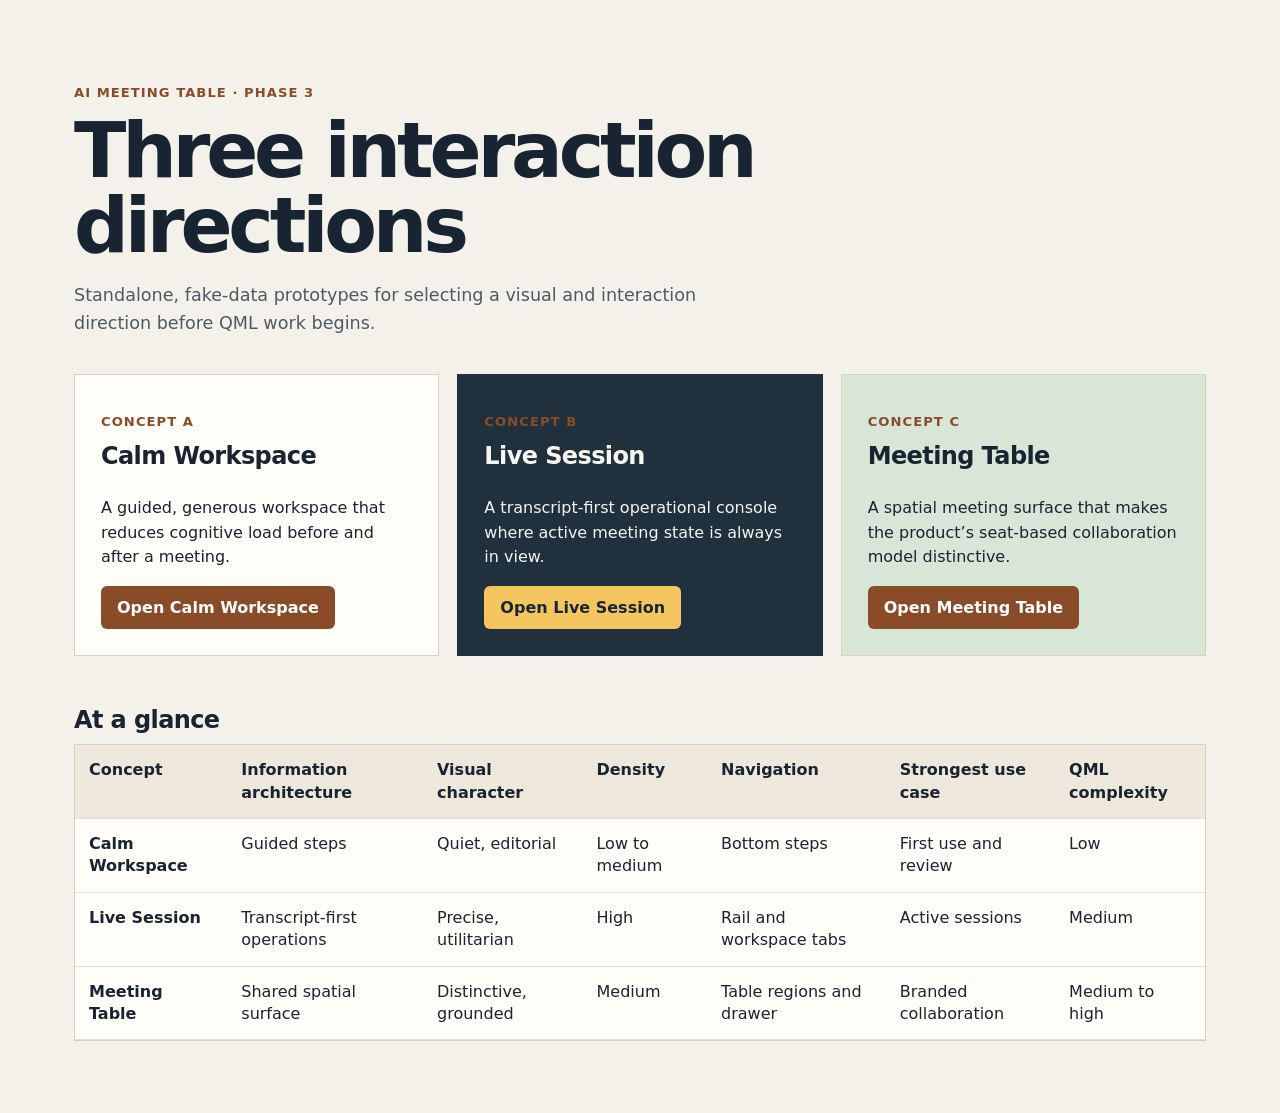
==== prototypes/phase3-gui/index.html @ 41a6d779 "phase3: add three GUI concept prototypes" ====
<!doctype html>
<html lang="en">
<head>
  <meta charset="utf-8">
  <meta name="viewport" content="width=device-width, initial-scale=1">
  <title>AI Meeting Table | Phase 3 GUI concepts</title>
  <link rel="stylesheet" href="launcher.css">
</head>
<body>
  <main>
    <header>
      <p class="eyebrow">AI Meeting Table · Phase 3</p>
      <h1>Three interaction directions</h1>
      <p class="intro">Standalone, fake-data prototypes for selecting a visual and interaction direction before QML work begins.</p>
    </header>
    <section class="concepts" aria-label="Concept choices">
      <article>
        <p class="label">Concept A</p><h2>Calm Workspace</h2>
        <p>A guided, generous workspace that reduces cognitive load before and after a meeting.</p>
        <a class="button" href="concept-a/index.html">Open Calm Workspace</a>
      </article>
      <article>
        <p class="label">Concept B</p><h2>Live Session</h2>
        <p>A transcript-first operational console where active meeting state is always in view.</p>
        <a class="button" href="concept-b/index.html">Open Live Session</a>
      </article>
      <article>
        <p class="label">Concept C</p><h2>Meeting Table</h2>
        <p>A spatial meeting surface that makes the product’s seat-based collaboration model distinctive.</p>
        <a class="button" href="concept-c/index.html">Open Meeting Table</a>
      </article>
    </section>
    <section class="comparison" aria-labelledby="compare-title">
      <h2 id="compare-title">At a glance</h2>
      <div class="table-wrap"><table>
        <thead><tr><th>Concept</th><th>Information architecture</th><th>Visual character</th><th>Density</th><th>Navigation</th><th>Strongest use case</th><th>QML complexity</th></tr></thead>
        <tbody>
          <tr><th>Calm Workspace</th><td>Guided steps</td><td>Quiet, editorial</td><td>Low to medium</td><td>Bottom steps</td><td>First use and review</td><td>Low</td></tr>
          <tr><th>Live Session</th><td>Transcript-first operations</td><td>Precise, utilitarian</td><td>High</td><td>Rail and workspace tabs</td><td>Active sessions</td><td>Medium</td></tr>
          <tr><th>Meeting Table</th><td>Shared spatial surface</td><td>Distinctive, grounded</td><td>Medium</td><td>Table regions and drawer</td><td>Branded collaboration</td><td>Medium to high</td></tr>
        </tbody>
      </table></div>
    </section>
  </main>
  <script src="launcher.js"></script>
</body>
</html>
---- prototypes/phase3-gui/launcher.css ----
:root { color-scheme: light; font-family: system-ui, sans-serif; color: #182432; background: #f4f1ea; }
* { box-sizing: border-box; }
body { margin: 0; }
main { max-width: 1180px; margin: auto; padding: clamp(24px, 6vw, 72px) 24px; }
header { max-width: 690px; margin-bottom: 36px; }
.eyebrow, .label { color: #8a4b29; font-size: .82rem; font-weight: 750; letter-spacing: .08em; text-transform: uppercase; }
h1 { font-size: clamp(2.2rem, 6vw, 4.8rem); line-height: .98; margin: 8px 0 16px; letter-spacing: -.055em; }
h2 { margin: 0 0 10px; letter-spacing: -.025em; }
.intro { color: #4c5a66; font-size: 1.1rem; line-height: 1.6; }
.concepts { display: grid; grid-template-columns: repeat(3, 1fr); gap: 18px; }
article { min-height: 260px; padding: 26px; border: 1px solid #d8d0c3; background: #fffdf8; display: flex; flex-direction: column; }
article:nth-child(2) { background: #20303d; color: #f7f5ef; border-color: #20303d; }
article:nth-child(3) { background: #d8e6d8; }
article p:not(.label) { color: inherit; line-height: 1.55; flex: 1; }
.button { align-self: flex-start; padding: 12px 16px; color: white; background: #8a4b29; font-weight: 700; text-decoration: none; border-radius: 6px; }
article:nth-child(2) .button { background: #f5c65f; color: #192733; }
.comparison { margin-top: 50px; }
.table-wrap { overflow-x: auto; border: 1px solid #d8d0c3; background: #fffdf8; }
table { width: 100%; min-width: 820px; border-collapse: collapse; text-align: left; }
th, td { padding: 14px; vertical-align: top; border-bottom: 1px solid #e4ddd1; line-height: 1.4; }
thead { background: #eee8dc; }
@media (max-width: 760px) { .concepts { grid-template-columns: 1fr; } article { min-height: 0; } }
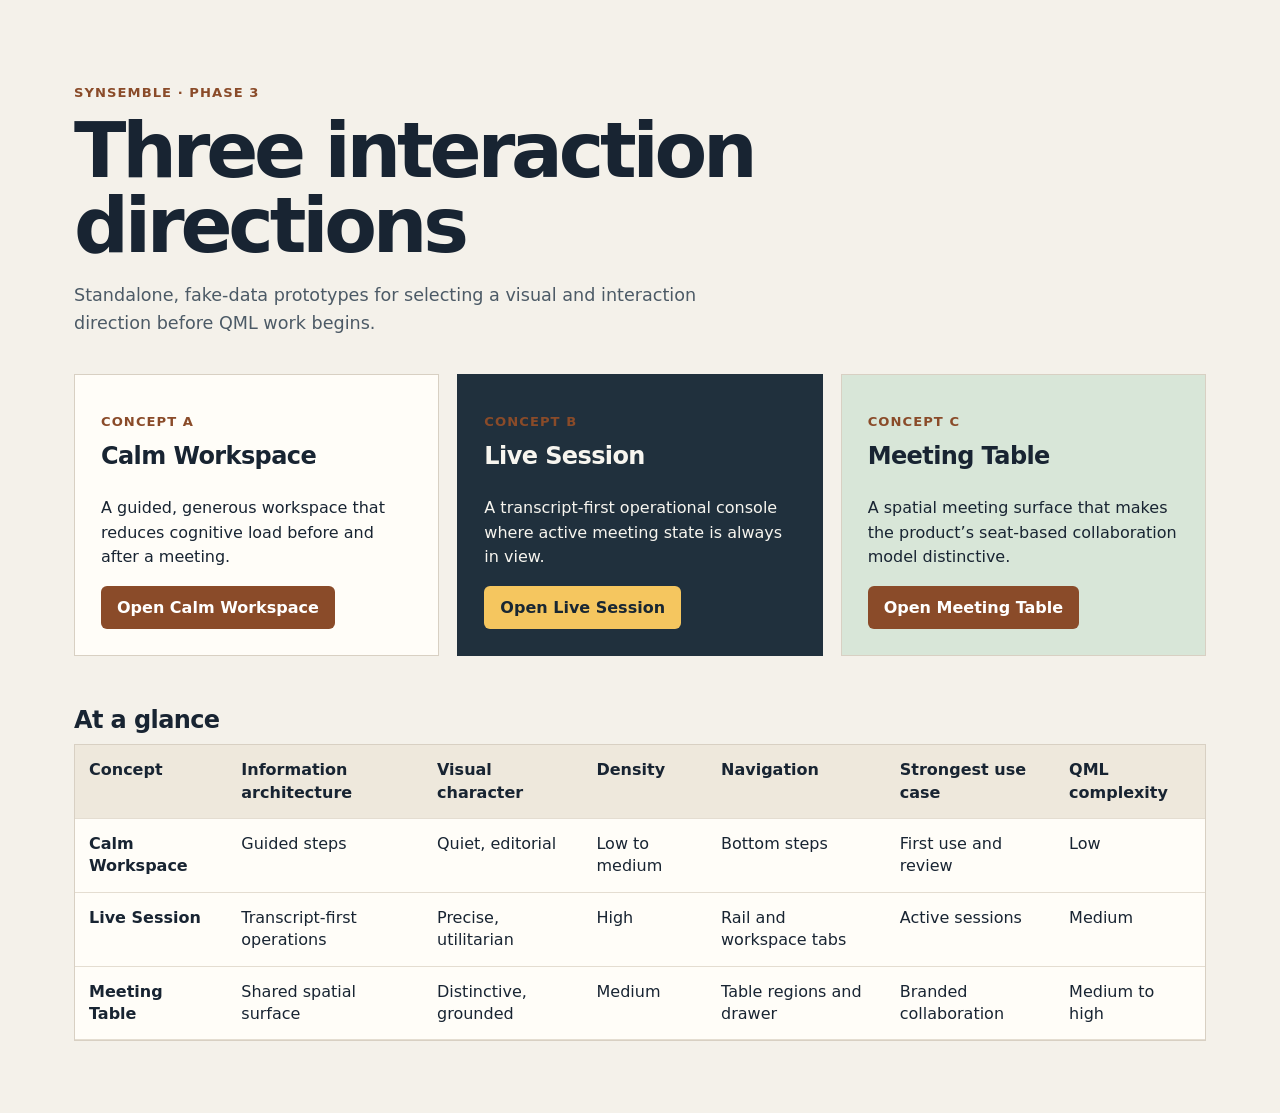
==== commit 44edae00: "brand: rename AI Meeting Table to Synsemble" ====
--- a/prototypes/phase3-gui/index.html
+++ b/prototypes/phase3-gui/index.html
@@ -3,13 +3,13 @@
 <head>
   <meta charset="utf-8">
   <meta name="viewport" content="width=device-width, initial-scale=1">
-  <title>AI Meeting Table | Phase 3 GUI concepts</title>
+  <title>Synsemble | Phase 3 GUI concepts</title>
   <link rel="stylesheet" href="launcher.css">
 </head>
 <body>
   <main>
     <header>
-      <p class="eyebrow">AI Meeting Table · Phase 3</p>
+      <p class="eyebrow">Synsemble · Phase 3</p>
       <h1>Three interaction directions</h1>
       <p class="intro">Standalone, fake-data prototypes for selecting a visual and interaction direction before QML work begins.</p>
     </header>
